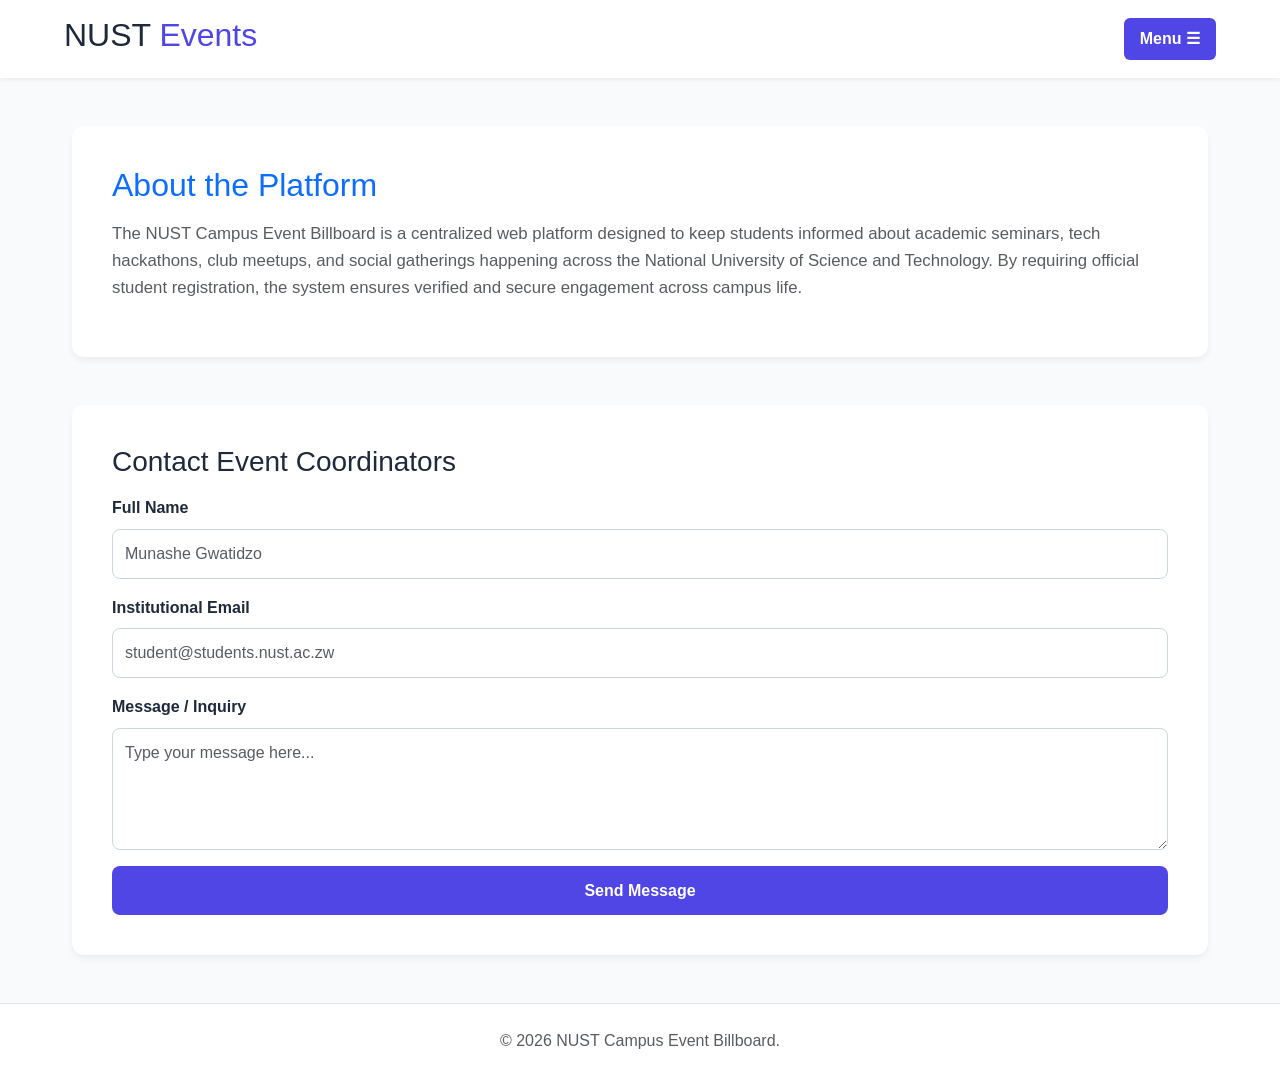
==== about.html @ e4a0d298 "Added NUST student email validation, separate about page, accessibility improvements, and file uploa" ====
<!DOCTYPE html>
<html lang="en">
<head>
    <meta charset="UTF-8">
    <meta name="viewport" content="width=device-width, initial-scale=1.0">
    <title>About & Contact - NUST Campus Billboard</title>
    <!-- Bootstrap 5 CSS Framework CDN -->
    <link href="https://cdn.jsdelivr.net/npm/bootstrap@5.3.3/dist/css/bootstrap.min.css" rel="stylesheet">
    <link rel="stylesheet" href="style.css">
</head>
<body>
    <header class="navbar">
        <div class="logo"><h2>NUST <span>Events</span></h2></div>
        <div class="menu-container">
            <button class="menu-btn" id="menu-toggle" aria-expanded="false" onclick="toggleMenu(event)">Menu ☰</button>
            <ul class="dropdown-menu" id="dropdown-menu">
                <li><a href="index.html">Home</a></li>
                <li><a href="about.html" class="active">About & Contact</a></li>
                <li><a href="events.html">Browse Events</a></li>
                <li><a href="login.html">Student Portal</a></li>
                <li><a href="admin.html">Admin Dashboard</a></li>
            </ul>
        </div>
    </header>

    <main class="container my-5">
        <section class="form-section mb-5">
            <h2 class="mb-3 text-primary">About the Platform</h2>
            <p class="text-muted" style="font-size: 1.05rem;">
                The NUST Campus Event Billboard is a centralized web platform designed to keep students informed about academic seminars, tech hackathons, club meetups, and social gatherings happening across the National University of Science and Technology. By requiring official student registration, the system ensures verified and secure engagement across campus life.
            </p>
        </section>

        <!-- Functional Contact Form (Satisfies extra page + form requirement) -->
        <section class="form-section">
            <h3 class="mb-3">Contact Event Coordinators</h3>
            <form id="contact-form" onsubmit="handleContact(event)">
                <div class="form-group mb-3">
                    <label for="contact-name">Full Name</label>
                    <input type="text" id="contact-name" class="form-control" required placeholder="Munashe Gwatidzo">
                </div>
                <div class="form-group mb-3">
                    <label for="contact-email">Institutional Email</label>
                    <input type="email" id="contact-email" class="form-control" pattern=".*@students\.nust\.ac\.zw$" title="Must be a @students.nust.ac.zw email" required placeholder="student@students.nust.ac.zw">
                </div>
                <div class="form-group mb-3">
                    <label for="contact-message">Message / Inquiry</label>
                    <textarea id="contact-message" class="form-control" rows="4" required placeholder="Type your message here..."></textarea>
                </div>
                <button type="submit" class="submit-btn">Send Message</button>
            </form>
        </section>
    </main>

    <footer class="bg-white text-center py-4 border-top mt-5">
        <p class="text-muted mb-0">&copy; 2026 NUST Campus Event Billboard.</p>
    </footer>

    <script>
        function toggleMenu(e) {
            e.stopPropagation();
            const menu = document.getElementById('dropdown-menu');
            const btn = document.getElementById('menu-toggle');
            const isOpen = menu.classList.toggle('show');
            btn.setAttribute('aria-expanded', isOpen);
        }
        window.onclick = function() {
            const menu = document.getElementById('dropdown-menu');
            const btn = document.getElementById('menu-toggle');
            if (menu) {
                menu.classList.remove('show');
                if(btn) btn.setAttribute('aria-expanded', 'false');
            }
        }
        function handleContact(e) {
            e.preventDefault();
            alert('Thank you! Your message has been sent successfully to the NUST event coordinators.');
            document.getElementById('contact-form').reset();
        }
    </script>
</body>
</html>
---- style.css ----
:root {
    --primary: #4f46e5;
    --primary-hover: #4338ca;
    --bg-color: #f8fafc;
    --card-bg: #ffffff;
    --text-main: #1e293b;
    --text-muted: #64748b;
    --border-radius: 12px;
}

* {
    margin: 0;
    padding: 0;
    box-sizing: border-box;
    font-family: 'Segoe UI', Tahoma, Geneva, Verdana, sans-serif;
}

body {
    background-color: var(--bg-color);
    color: var(--text-main);
    line-height: 1.6;
}

/* Navbar & Dropdown Menu */
.navbar {
    background: #ffffff;
    padding: 1rem 5%;
    display: flex;
    justify-content: space-between;
    align-items: center;
    box-shadow: 0 2px 4px rgba(0,0,0,0.05);
    position: sticky;
    top: 0;
    z-index: 1000;
}

.logo h2 span {
    color: var(--primary);
}

.menu-container {
    position: relative;
}

.menu-btn {
    background: var(--primary);
    color: white;
    border: none;
    padding: 0.5rem 1rem;
    border-radius: 6px;
    font-weight: 600;
    cursor: pointer;
}

.menu-btn:hover {
    background: var(--primary-hover);
}

.dropdown-menu {
    display: none;
    position: absolute;
    right: 0;
    top: 100%;
    background: white;
    box-shadow: 0 4px 12px rgba(0,0,0,0.1);
    border-radius: 8px;
    list-style: none;
    min-width: 180px;
    overflow: hidden;
    margin-top: 0.5rem;
}

.dropdown-menu.show {
    display: block;
}

.dropdown-menu li a {
    display: block;
    padding: 0.75rem 1rem;
    text-decoration: none;
    color: var(--text-main);
    font-weight: 500;
    transition: background 0.2s;
}

.dropdown-menu li a:hover,
.dropdown-menu li a.active {
    background: #f1f5f9;
    color: var(--primary);
}

/* Container & Layout */
.container {
    max-width: 1200px;
    margin: 2rem auto;
    padding: 0 2rem;
}

/* Hero Section */
.hero {
    text-align: center;
    padding: 4rem 1rem;
    background: linear-gradient(135deg, #4f46e5 0%, #3b82f6 100%);
    color: white;
    border-radius: var(--border-radius);
    margin-bottom: 2rem;
}

.hero h1 {
    font-size: 2.5rem;
    margin-bottom: 1rem;
}

.hero p {
    font-size: 1.1rem;
    margin-bottom: 2rem;
    opacity: 0.9;
}

.btn-primary {
    background: white;
    color: var(--primary);
    padding: 0.75rem 1.5rem;
    border-radius: 8px;
    text-decoration: none;
    font-weight: bold;
    transition: background 0.2s;
}

.btn-primary:hover {
    background: #f1f5f9;
}

/* Grid & Cards */
.event-grid {
    display: grid;
    grid-template-columns: repeat(auto-fill, minmax(300px, 1fr));
    gap: 2rem;
}

.event-card {
    background: var(--card-bg);
    border-radius: var(--border-radius);
    overflow: hidden;
    box-shadow: 0 4px 6px rgba(0,0,0,0.05);
    transition: transform 0.2s;
    padding-bottom: 1.5rem;
}

.event-card:hover {
    transform: translateY(-5px);
}

.event-card img {
    width: 100%;
    height: 180px;
    object-fit: cover;
}

.event-card h3, .event-card p, .event-card span {
    padding: 0 1.2rem;
}

.event-category {
    display: inline-block;
    background: #e0e7ff;
    color: var(--primary);
    padding: 0.2rem 0.6rem;
    border-radius: 20px;
    font-size: 0.8rem;
    font-weight: bold;
    margin: 1rem 1.2rem 0.5rem 1.2rem;
}

.event-card h3 {
    margin-bottom: 0.5rem;
    font-size: 1.25rem;
}

.event-date, .event-location {
    color: var(--text-muted);
    font-size: 0.9rem;
    margin-bottom: 0.3rem;
}

.event-desc {
    margin-top: 0.75rem;
    font-size: 0.95rem;
}

/* Forms */
.form-section {
    background: white;
    padding: 2.5rem;
    border-radius: var(--border-radius);
    box-shadow: 0 4px 6px rgba(0,0,0,0.05);
}

.form-group {
    margin-bottom: 1.25rem;
}

.form-group label {
    display: block;
    margin-bottom: 0.5rem;
    font-weight: 600;
}

.form-group input, .form-group textarea, .form-group select {
    width: 100%;
    padding: 0.75rem;
    border: 1px solid #cbd5e1;
    border-radius: 8px;
    font-size: 1rem;
}

.submit-btn {
    width: 100%;
    background: var(--primary);
    color: white;
    padding: 0.75rem;
    border: none;
    border-radius: 8px;
    font-size: 1rem;
    font-weight: bold;
    cursor: pointer;
    transition: background 0.2s;
}

.submit-btn:hover {
    background: var(--primary-hover);
}

.delete-btn {
    background: #ef4444;
    color: white;
    border: none;
    padding: 0.5rem 1rem;
    border-radius: 6px;
    cursor: pointer;
    font-weight: bold;
}
.delete-btn:hover {
    background: #dc2626;
}
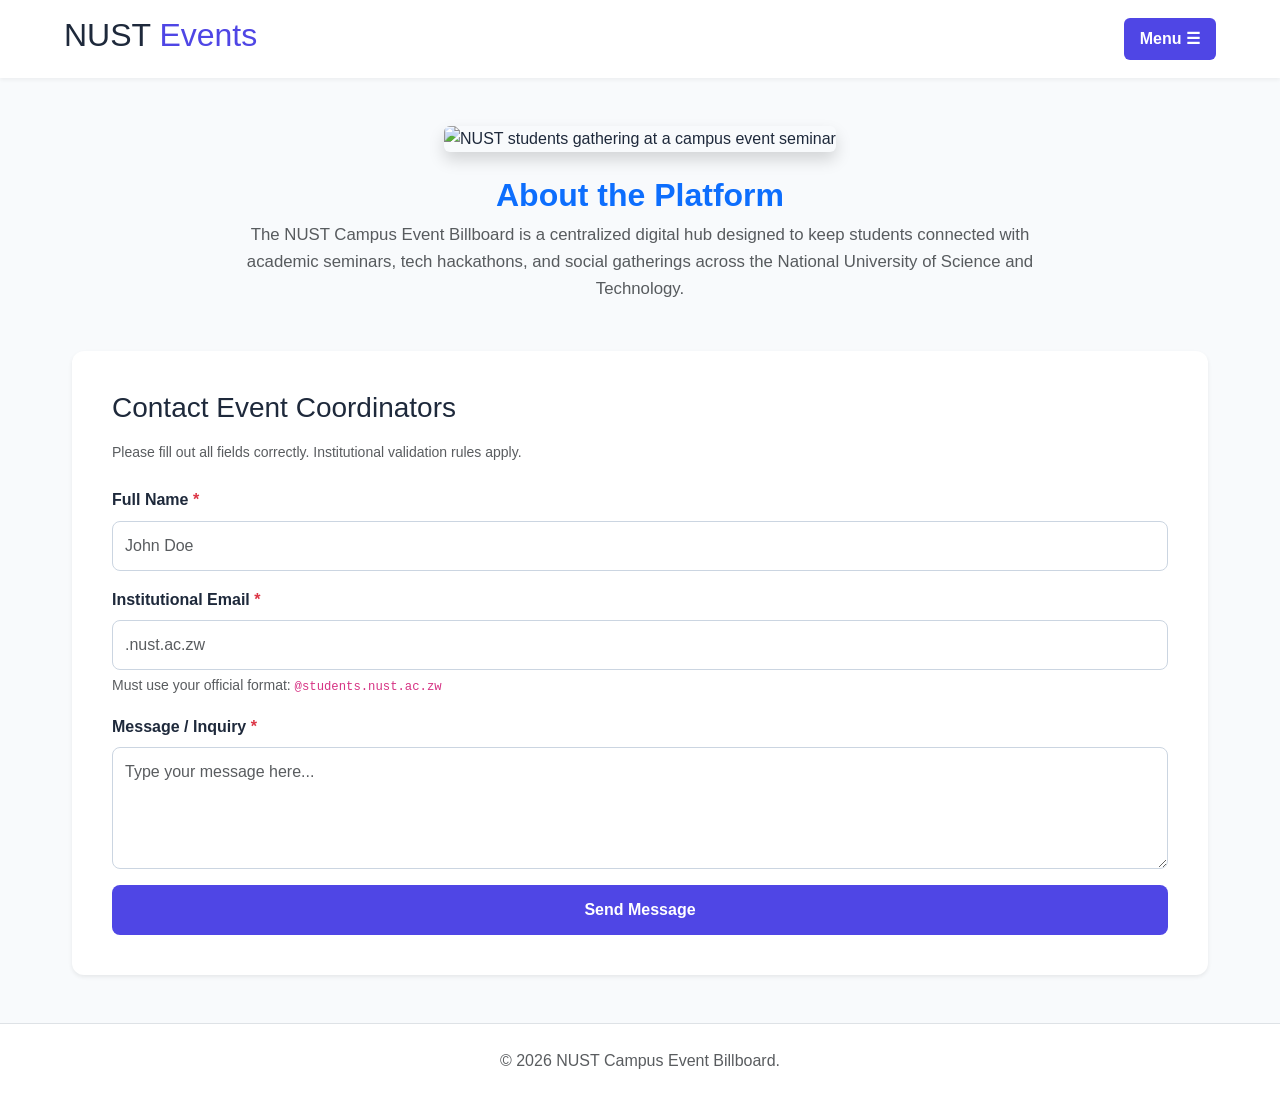
==== commit f2788c54: "Updated About page image to campus event theme" ====
--- a/about.html
+++ b/about.html
@@ -24,27 +24,31 @@
     </header>
 
     <main class="container my-5">
-        <section class="form-section mb-5">
-            <h2 class="mb-3 text-primary">About the Platform</h2>
-            <p class="text-muted" style="font-size: 1.05rem;">
-                The NUST Campus Event Billboard is a centralized web platform designed to keep students informed about academic seminars, tech hackathons, club meetups, and social gatherings happening across the National University of Science and Technology. By requiring official student registration, the system ensures verified and secure engagement across campus life.
+        <!-- Multimedia Banner with Campus Event Image -->
+        <section class="mb-5 text-center">
+            <img src="https://images.unsplash.com/photo-1511578314322-379afb476865?w=1200&q=80" alt="NUST students gathering at a campus event seminar" class="img-fluid rounded shadow mb-4" style="max-height: 400px; width: 100%; object-fit: cover;" loading="lazy">
+            <h2 class="text-primary fw-bold">About the Platform</h2>
+            <p class="text-muted mx-auto mt-2" style="max-width: 800px; font-size: 1.05rem;">
+                The NUST Campus Event Billboard is a centralized digital hub designed to keep students connected with academic seminars, tech hackathons, and social gatherings across the National University of Science and Technology.
             </p>
         </section>
 
-        <!-- Functional Contact Form (Satisfies extra page + form requirement) -->
-        <section class="form-section">
+        <!-- Functional Contact Form with Clear Validation Notes -->
+        <section class="form-section shadow-sm">
             <h3 class="mb-3">Contact Event Coordinators</h3>
+            <p class="text-muted small mb-4">Please fill out all fields correctly. Institutional validation rules apply.</p>
             <form id="contact-form" onsubmit="handleContact(event)">
                 <div class="form-group mb-3">
-                    <label for="contact-name">Full Name</label>
-                    <input type="text" id="contact-name" class="form-control" required placeholder="Munashe Gwatidzo">
+                    <label for="contact-name">Full Name <span class="text-danger">*</span></label>
+                    <input type="text" id="contact-name" class="form-control" required placeholder="John Doe">
                 </div>
                 <div class="form-group mb-3">
-                    <label for="contact-email">Institutional Email</label>
-                    <input type="email" id="contact-email" class="form-control" pattern=".*@students\.nust\.ac\.zw$" title="Must be a @students.nust.ac.zw email" required placeholder="student@students.nust.ac.zw">
+                    <label for="contact-email">Institutional Email <span class="text-danger">*</span></label>
+                    <input type="email" id="contact-email" class="form-control" pattern=".*@students\.nust\.ac\.zw$" title="Must be a @students.nust.ac.zw email" required placeholder=".nust.ac.zw">
+                    <div class="form-text text-muted">Must use your official format: <code>@students.nust.ac.zw</code></div>
                 </div>
                 <div class="form-group mb-3">
-                    <label for="contact-message">Message / Inquiry</label>
+                    <label for="contact-message">Message / Inquiry <span class="text-danger">*</span></label>
                     <textarea id="contact-message" class="form-control" rows="4" required placeholder="Type your message here..."></textarea>
                 </div>
                 <button type="submit" class="submit-btn">Send Message</button>
